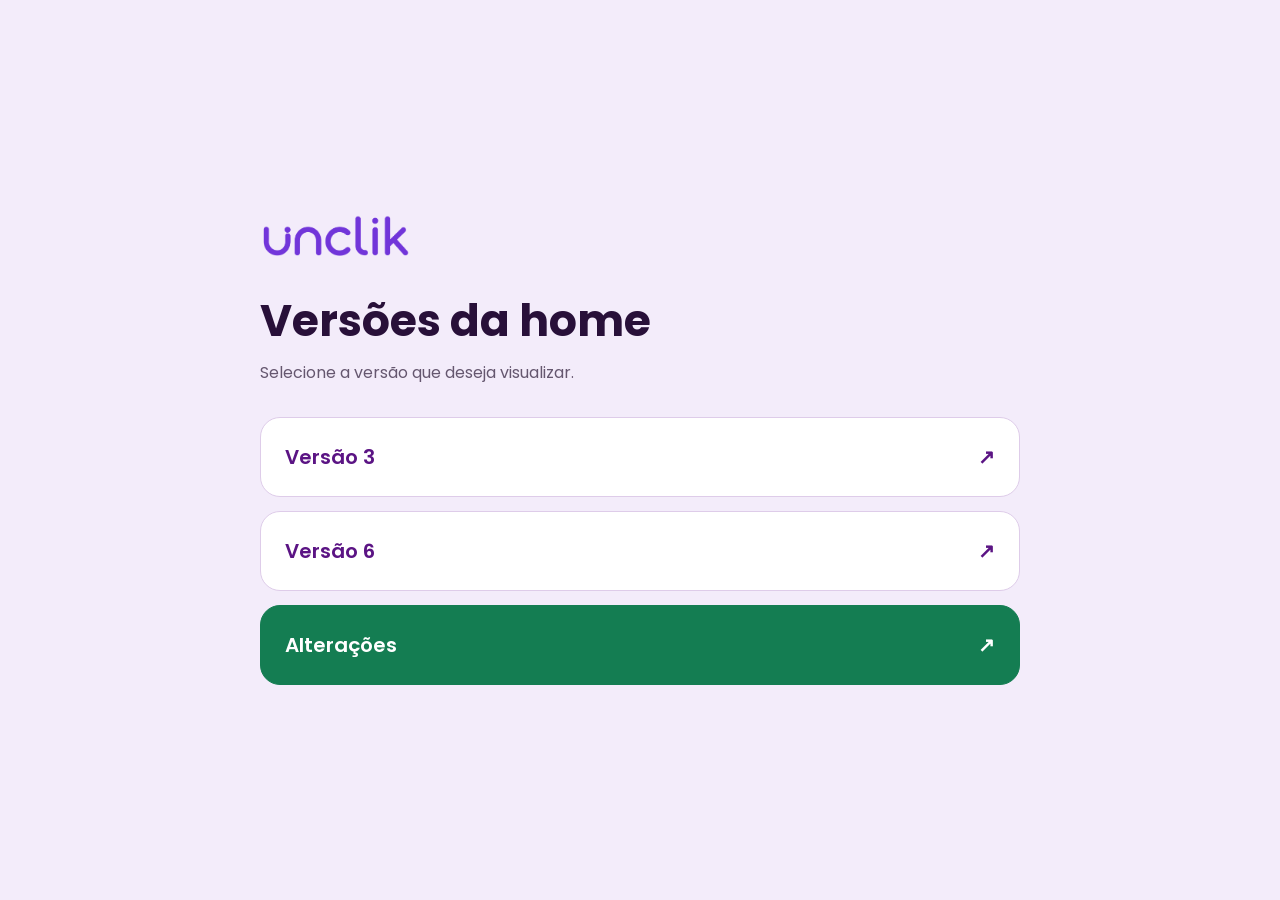
==== index.html @ e991b8f3 "Publica versões 3, 6 e Alterações da Unclik" ====
<!doctype html>
<html lang="pt-BR">
<head>
  <meta charset="utf-8">
  <meta name="viewport" content="width=device-width, initial-scale=1">
  <meta name="robots" content="noindex,nofollow">
  <title>Unclik — Versões da home</title>
  <style>
    * { box-sizing: border-box; }
    body { margin: 0; min-height: 100vh; display: grid; place-items: center; padding: 32px 20px; background: #f3ecfa; color: #281039; font-family: Poppins, sans-serif; }
    main { width: min(100%, 760px); }
    img { width: 150px; height: auto; margin-bottom: 32px; }
    h1 { margin: 0 0 12px; font-size: clamp(28px, 5vw, 44px); line-height: 1.2; }
    p { margin: 0 0 32px; color: #65576f; }
    nav { display: grid; gap: 14px; }
    a { padding: 24px; display: flex; justify-content: space-between; gap: 20px; border: 1px solid #decce9; border-radius: 20px; background: #fff; color: #5b1484; font-size: 20px; font-weight: 600; text-decoration: none; }
    a:hover { border-color: #8312bf; }
    a:focus-visible { outline: 3px solid #147d52; outline-offset: 4px; }
    a:last-child { background: #147d52; border-color: #147d52; color: #fff; }
  </style>
  <link rel="stylesheet" href="versao-6/shared-assets/fonts/fonts.css">
</head>
<body>
  <main>
    <img src="versao-6/shared-assets/unclik-logo-roxo-oficial.png" alt="Unclik">
    <h1>Versões da home</h1>
    <p>Selecione a versão que deseja visualizar.</p>
    <nav aria-label="Versões disponíveis">
      <a href="versao-3/">Versão 3 <span aria-hidden="true">↗</span></a>
      <a href="versao-6/">Versão 6 <span aria-hidden="true">↗</span></a>
      <a href="alteracoes/">Alterações <span aria-hidden="true">↗</span></a>
    </nav>
  </main>
</body>
</html>
---- versao-6/shared-assets/fonts/fonts.css ----
@font-face {
  font-family: 'Poppins';
  font-style: normal;
  font-weight: 400;
  font-display: swap;
  src: url(./poppins-0.ttf) format('truetype');
}
@font-face {
  font-family: 'Poppins';
  font-style: normal;
  font-weight: 500;
  font-display: swap;
  src: url(./poppins-1.ttf) format('truetype');
}
@font-face {
  font-family: 'Poppins';
  font-style: normal;
  font-weight: 600;
  font-display: swap;
  src: url(./poppins-2.ttf) format('truetype');
}
@font-face {
  font-family: 'Poppins';
  font-style: normal;
  font-weight: 700;
  font-display: swap;
  src: url(./poppins-3.ttf) format('truetype');
}
@font-face {
  font-family: 'Poppins';
  font-style: normal;
  font-weight: 800;
  font-display: swap;
  src: url(./poppins-4.ttf) format('truetype');
}
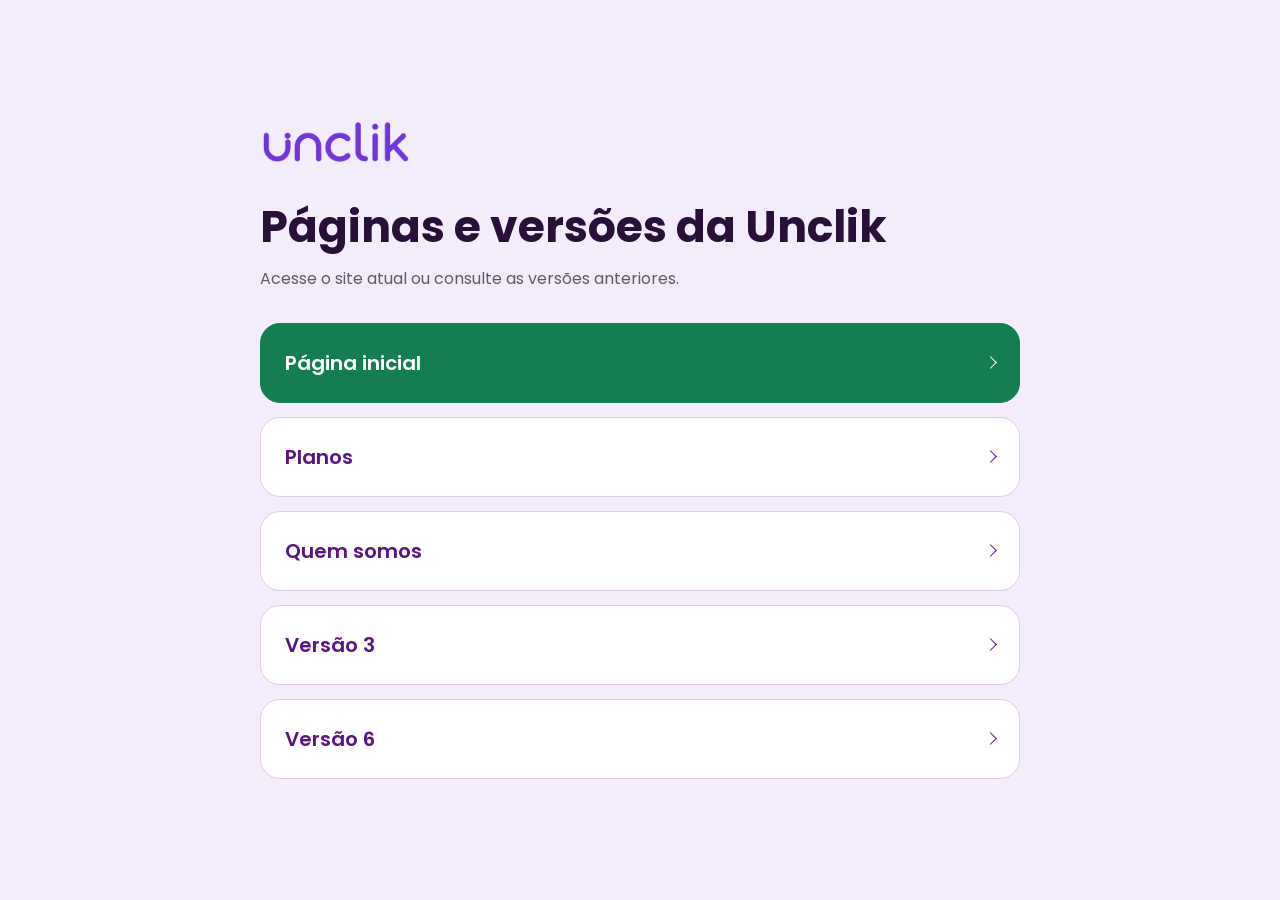
==== commit e3d95d66: "Publica home atual, Planos e Quem somos no GitHub Pages" ====
--- a/index.html
+++ b/index.html
@@ -4,7 +4,7 @@
   <meta charset="utf-8">
   <meta name="viewport" content="width=device-width, initial-scale=1">
   <meta name="robots" content="noindex,nofollow">
-  <title>Unclik — Versões da home</title>
+  <title>Unclik — Páginas e versões</title>
   <style>
     * { box-sizing: border-box; }
     body { margin: 0; min-height: 100vh; display: grid; place-items: center; padding: 32px 20px; background: #f3ecfa; color: #281039; font-family: Poppins, sans-serif; }
@@ -16,19 +16,22 @@
     a { padding: 24px; display: flex; justify-content: space-between; gap: 20px; border: 1px solid #decce9; border-radius: 20px; background: #fff; color: #5b1484; font-size: 20px; font-weight: 600; text-decoration: none; }
     a:hover { border-color: #8312bf; }
     a:focus-visible { outline: 3px solid #147d52; outline-offset: 4px; }
-    a:last-child { background: #147d52; border-color: #147d52; color: #fff; }
+    a::after { content: ""; flex-shrink: 0; align-self: center; width: 8px; height: 8px; border-top: 1.5px solid currentColor; border-right: 1.5px solid currentColor; transform: rotate(45deg); }
+    a.current-version { background: #147d52; border-color: #147d52; color: #fff; }
   </style>
   <link rel="stylesheet" href="versao-6/shared-assets/fonts/fonts.css">
 </head>
 <body>
   <main>
     <img src="versao-6/shared-assets/unclik-logo-roxo-oficial.png" alt="Unclik">
-    <h1>Versões da home</h1>
-    <p>Selecione a versão que deseja visualizar.</p>
+    <h1>Páginas e versões da Unclik</h1>
+    <p>Acesse o site atual ou consulte as versões anteriores.</p>
     <nav aria-label="Versões disponíveis">
-      <a href="versao-3/">Versão 3 <span aria-hidden="true">↗</span></a>
-      <a href="versao-6/">Versão 6 <span aria-hidden="true">↗</span></a>
-      <a href="alteracoes/">Alterações <span aria-hidden="true">↗</span></a>
+      <a class="current-version" href="alteracoes/">Página inicial</a>
+      <a href="planos/">Planos</a>
+      <a href="quem-somos/">Quem somos</a>
+      <a href="versao-3/">Versão 3</a>
+      <a href="versao-6/">Versão 6</a>
     </nav>
   </main>
 </body>
